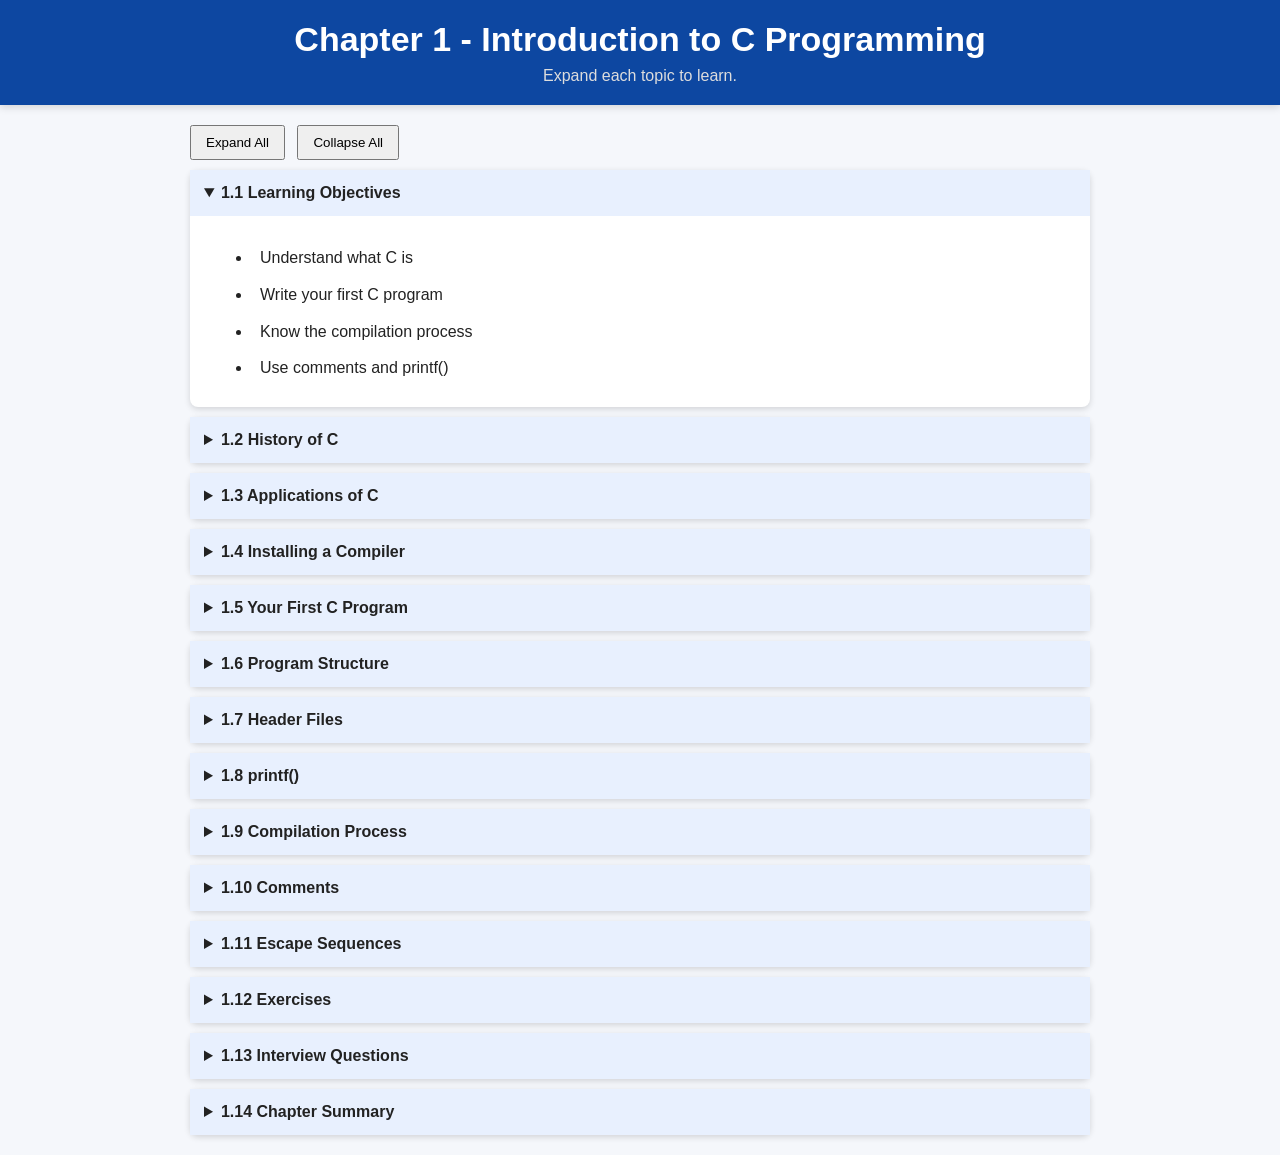
==== chapter1.html @ 5ea30061 "Add files via upload" ====
<!DOCTYPE html>
<html lang="en"><head><meta charset="UTF-8"><meta name="viewport" content="width=device-width,initial-scale=1">
<title>Chapter 1 - Introduction to C</title>
 <link rel="stylesheet" href="contentStyles.css" />
 <link rel="stylesheet" href="styles.css" />

</head>
<body>
<header><h1>Chapter 1 - Introduction to C Programming</h1>
<p>Expand each topic to learn.</p></header>
<main>
<div class="controls">
<button onclick="setAll(true)">Expand All</button>
<button onclick="setAll(false)">Collapse All</button>
</div>

<details open><summary>1.1 Learning Objectives</summary><div class="content">
<ul><li>Understand what C is</li><li>Write your first C program</li><li>Know the compilation process</li><li>Use comments and printf()</li></ul>
</div></details>

<details><summary>1.2 History of C</summary><div class="content">
<p>C was developed by Dennis Ritchie in 1972 at Bell Labs. It became one of the most influential programming languages and is still widely used in operating systems, embedded systems, and high-performance software.</p>
</div></details>

<details><summary>1.3 Applications of C</summary><div class="content">
<ul><li>Operating Systems</li><li>Embedded Systems</li><li>Device Drivers</li><li>IoT</li><li>Robotics</li><li>Game Engines</li></ul>
</div></details>

<details><summary>1.4 Installing a Compiler</summary><div class="content">
<p>Install GCC (MinGW) and Visual Studio Code on Windows. Verify installation:</p>
<pre>gcc --version</pre>
</div></details>

<details><summary>1.5 Your First C Program</summary><div class="content">
<pre>#include &lt;stdio.h&gt;

int main()
{
    printf("Hello World\n");
    return 0;
}</pre>
<p>This program prints <b>Hello World</b> and exits successfully.</p>
</div></details>

<details><summary>1.6 Program Structure</summary><div class="content">
<ul><li>#include</li><li>main()</li><li>Statements</li><li>return 0;</li></ul>
</div></details>

<details><summary>1.7 Header Files</summary><div class="content">
<p>Header files provide declarations for library functions. Example: stdio.h provides printf().</p>
</div></details>

<details><summary>1.8 printf()</summary><div class="content">
<p><code>printf()</code> displays output on the console.</p>
<pre>printf("Welcome\n");
printf("Learning C");</pre>
</div></details>

<details><summary>1.9 Compilation Process</summary><div class="content">
<p>Source Code → Preprocessor → Compiler → Assembler → Linker → Executable</p>
    <details><summary>1.9.1 Visual Flow</summary><div class="content">
            <!-- <div class="flow">

            <div class="box">Source Code</div>
            <div class="arrow">↓</div>

            <div class="box">hello.c</div>
            <div class="arrow">↓</div>

            <div class="box">Preprocessor</div>
            <div class="arrow">↓</div>

            <div class="box">hello.i</div>
            <div class="arrow">↓</div>

            <div class="box">Compiler</div>
            <div class="arrow">↓</div>

            <div class="box">hello.s</div>
            <div class="arrow">↓</div>

            <div class="box">Assembler</div>
            <div class="arrow">↓</div>

            <div class="box">hello.o</div>
            <div class="arrow">↓</div>

            <div class="box">Linker</div>
            <div class="arrow">↓</div>

            <div class="box">hello.exe</div>
            <div class="arrow">↓</div>

            <div class="box">Run</div>
            <div class="arrow">↓</div>

            <div class="box">Output</div>

        </div> -->

        <script>
            const info={
            c:`<h3>hello.c</h3><p>Source code written by the programmer.
                </p><pre>
                #include &lt;stdio.h&gt;
                #define PI 3.14

                int main()
                {
                    printf("Hello World\\n");
                    return 0;
                }</pre>
                <p>Nothing has been translated yet.<br>
                It is just text.</p>`,                

            i:`<h3>hello.i</h3><p>Generated by the <b>Preprocessor - Intermediate source file</b>.</p><br>
            <p>The Preprocessor runs before the compiler.<br>
                Its job is to process all lines beginning with #. (#include, #define, #ifdef, #ifndef, #if, #pragma</p>
            <ul>   
                <li>#include expanded</li>
                <li>#define replaced</li> 
                <li>Comments removed</li>
                </ul>
                <p> <b>Example 1:</b> #include &lt;stdio.h&gt; is replaced with the contents of stdio.h<br>
                    It literally copies the header file contents into your program.</p>
                <p> <b>Example 2:</b> #define PI 3.14 <br>
                    float area = PI * r * r; <br>
                    The preprocessor replaces PI with 3.14 before compilation.<br>
                    float area = 3.14 * r * r;<br>
                    The compiler never sees "PI", It only sees '3.14'.</p>
                <p> <b>Example 3:</b> // Print value <br>
                    printf("%d",x); <br>
                    After preprocessing, Comments disappear completely.</p>`,

            s:`<h3>hello.s</h3><p>Generated by the <b>Compiler</b> - Assembly language file.<br>
                Its job is to
            <ul>
                <li>Check syntax</li>
                <li>Check grammar</li>
                <li>Check types</li>
                <li>Optimize code</li>
                <li>Convert C into Assembly</li>
            </ul>
                </p>
                <p> <b>Example 1:</b><pre>
                    <b>int x=10;</b></pre>
                    <p>Depending on CPU architecture, Compiler converts it into something like</p>
                </p><pre>
                    MOV R1,#10
                    BL printf</pre>
                    </p>
                <p> <b>Example 2: Error condition</b><pre>
                    <b>printf("Hello")</b></pre>
                    <p>Compiler says<br>
                        error: expected ';'<br>
                        Compilation stops. No executable is produced.</p>`,

            o:`<h3>hello.o</h3><p>Object file generated by the <b>Assembler</b>. - machine code.</p> <br>
                <p>Assembler converts Assembly into machine code.<br>
                    It is not human readable. It is binary.<br>
                    It is not executable yet. It needs to be linked with libraries.</p>
                <p> <b>Example 1:</b><pre>
                    MOV R1,#10
                    ADD R1,R2
                    JMP LABEL</pre>
                    <p>Assembler converts Assembly into</p><pre>
                        1010110010011010
                        0001001100101010
                        ...</pre>
                        
                <ul> Object file contains
                    <li>✔ Machine Code</li>
                    <li>✔ Variable Information</li>
                    <li>✔ Function Information</li>
                    <li>✔ Symbol Table</li>
                    <li>❌ Not Executable Yet</li>
                    <ul>Why?<br>
                        Because it still doesn't know where library functions like
                        <li>printf()</li>
                        <li>scanf()</li>
                        <li>malloc()</li>
                        <li>free()</li>
                    are located in memory. It needs to be linked with libraries.</ul>
                </ul>`,
                

            e:`<h3>hello.exe</h3><p>Final executable created by the <b>Linker</b>.</p><br>
                <p>Linker combines object file with libraries to create an executable.<br>
                    It resolves all function calls and variable references.<br>
                    It produces a single executable file that can be run on the target machine.</p>

                <p> Suppose your program uses <b>printf();</b><br>
                    But where is printf?<br>
                    Not inside your code.<br>
                    It exists inside the C Standard Library.<br>
                    The linker searches<br><pre>
                        Standard Library
                            ↓
                        Find printf()
                            ↓
                        Copy Address
                            ↓
                        Connect</pre>
                    <p>Linker replaces printf with the actual address of printf in the C library.<br>
                        This process is called <b>Linking</b></p>
                <p> Suppose you have<br>
                    main.c, math.c, display.c<br>
                    Each one becomes,<br>
                    main.o, math.o, display.o<br>
                    The linker combines them into a single executable.<br>
                    It also links with libraries like stdio, math, etc.<br>
                    The final output is hello.exe which can be run on the target machine.</p>
                    <pre>
                        main.o + math.o + display.o + Libraries 
                                        ↓
                                    Program.exe
                                    </pre> .`
            };
            function openDesc(id,btn){
            document.querySelectorAll('.desc').forEach(d=>d.classList.remove('active'));
            document.querySelectorAll('.finger').forEach(f=>f.style.display='inline');
            let d=document.getElementById(id);
            d.innerHTML=info[id];
            d.classList.add('active');
            btn.parentElement.querySelector('.finger').style.display='none';
            }
            </script>

            <div class="stage">
            <div class="head">
            <div class="title">Source Code</div>
            <div class="filewrap">
            <span class="finger">👉</span>
            <button class="file" onclick="openDesc('c',this)">📄 hello.c</button>
            </div>
            </div>
            <div id="c" class="desc"></div>
            </div>
            <!-- <div class="connector">●<br>│<br>│</div> -->
            <div class="arrow">↓</div>

            <div class="stage">
            <div class="head">
            <div class="title">Preprocessor</div>
            <div class="filewrap">
            <span class="finger">👉</span>
            <button class="file" onclick="openDesc('i',this)">📄 hello.i</button>
            </div>
            </div>
            <div id="i" class="desc"></div>
            </div>
            <!-- <div class="connector">●<br>│<br>│</div> -->
            <div class="arrow">↓</div>

            <div class="stage">
            <div class="head">
            <div class="title">Compiler</div>
            <div class="filewrap">
            <span class="finger">👉</span>
            <button class="file" onclick="openDesc('s',this)">📄 hello.s</button>
            </div>
            </div>
            <div id="s" class="desc"></div>
            </div>
            <!-- <div class="connector">●<br>│<br>│</div> -->
            <div class="arrow">↓</div>

            <div class="stage">
            <div class="head">
            <div class="title">Assembler</div>
            <div class="filewrap">
            <span class="finger">👉</span>
            <button class="file" onclick="openDesc('o',this)">📄 hello.o</button>
            </div>
            </div>
            <div id="o" class="desc"></div>
            </div>
            <!-- <div class="connector">●<br>│<br>│</div> -->
            <div class="arrow">↓</div>

            <div class="stage">
            <div class="head">
            <div class="title">Linker</div>
            <div class="filewrap">
            <span class="finger">👉</span>
            <button class="file" onclick="openDesc('e',this)">📄 hello.exe</button>
            </div>
            </div>
            <div id="e" class="desc"></div>
            </div>
            </div>

    </div></details>
</div></details>

<details><summary>1.10 Comments</summary><div class="content">
<pre>// Single line

/* Multi-line
   Comment */</pre>
</div></details>

<details><summary>1.11 Escape Sequences</summary><div class="content">
<ul><li>\n - New Line</li><li>\t - Tab</li><li>\\ - Backslash</li><li>\" - Double Quote</li></ul>
</div></details>

<details><summary>1.12 Exercises</summary><div class="content">
<ul><li>Print your name.</li><li>Print your address.</li><li>Create a 5x5 star pattern.</li></ul>
</div></details>

<details><summary>1.13 Interview Questions</summary><div class="content">
<ul><li>Who developed C?</li><li>What is main()?</li><li>Why use stdio.h?</li><li>What is printf()?</li></ul>
</div></details>

<details><summary>1.14 Chapter Summary</summary><div class="content">
<p>You learned the basics of C, program structure, compiler flow, comments, and output statements.</p>
</div></details>

</main>
<script>
function setAll(open){document.querySelectorAll('details').forEach(d=>d.open=open);}
</script>
</body></html>
---- contentStyles.css ----
body{font-family:Arial,sans-serif;background:#f4f6f9;margin:0}
header{background:#0d47a1;color:#fff;padding:20px;text-align:center}
main{max-width:900px;margin:20px auto}
.controls{margin:10px 0}
button{padding:8px 14px;margin-right:8px}
details{background:#fff;margin:10px 0;border-radius:8px;box-shadow:0 2px 6px rgba(0,0,0,.15)}
summary{padding:14px;font-weight:bold;cursor:pointer;background:#e8f0fe}
.content{padding:16px;line-height:1.6}
.content ul{
    margin-top:12px;
    margin-left:28px;   /* Tab space */
    padding-left:18px;
    line-height:1.8;
}

.content li{
    padding-left:8px;   /* Space between bullet and text */
    margin-bottom:8px;
}
pre{background:#272822;color:#f8f8f2;padding:10px;border-radius:6px;overflow:auto}
.flow{
    display:flex;
    flex-direction:column;
    align-items:center;
    margin:25px 0;
}

.box{
    width:240px;
    background:#0d47a1;
    color:white;
    padding:12px;
    margin:4px 0;
    border-radius:8px;
    text-align:center;
    font-weight:bold;
    box-shadow:0 3px 8px rgba(0,0,0,.2);
}

.arrow{
    font-size:28px;
    color:#0d47a1;
    font-weight:bold;
    margin:2px 0;
    text-align:center;
}

/* .file-chip{
    display:flex;
    align-items:center;
    gap:8px;
}

.pointer{
    font-size:24px;
    animation:pointing 1s infinite;
    user-select:none;
}

.file-btn{
    background:#1565d8;
    color:#fff;
    border:none;
    border-radius:18px;
    padding:8px 18px;
    font-weight:600;
    cursor:pointer;
    transition:all .25s ease;
}

.file-btn:hover{
    background:#0d47a1;
    transform:scale(1.06);
    box-shadow:0 6px 16px rgba(0,0,0,.25);
}

@keyframes pointing{

0%,100%{
    transform:translateX(0px);
}

50%{
    transform:translateX(8px);
}

} */

.wrapper{max-width:900px;margin:auto}
.stage{margin:22px 0}
.head{display:flex;align-items:center;justify-content:flex-start;gap:18px;background:#fff;padding:16px 22px;border-radius:12px;box-shadow:0 3px 10px rgba(0,0,0,.12)}
.title{font-size:22px;font-weight:700;min-width:220px;align-items:center}
.filewrap{display:flex;align-items:center;gap:8px}
.finger{font-size:26px;animation:point 1s infinite}
.file{background:#1967d2;color:#fff;border:none;padding:9px 18px;border-radius:20px;font-weight:700;cursor:pointer;transition:.25s}
.file:hover{transform:scale(1.06);box-shadow:0 6px 16px rgba(0,0,0,.2)}
.desc{display:none;background:#fff;border-left:5px solid #1967d2;margin:8px 0 0 35px;padding:18px;border-radius:8px;box-shadow:0 3px 10px rgba(0,0,0,.1)}
.desc.active{display:block}
.desc ul{
    margin-top:12px;
    margin-left:28px;   /* Tab space */
    padding-left:18px;
    line-height:1.8;
}

.desc li{
    padding-left:8px;   /* Space between bullet and text */
    margin-bottom:8px;
}
.connector{display:flex;justify-content:center;color:#888;font-size:26px;line-height:1.1;margin:6px 0}
pre{background:#272822;color:#f8f8f2;padding:12px;border-radius:6px;overflow:auto}
@keyframes point{0%,100%{transform:translateX(0)}50%{transform:translateX(8px)}}
---- styles.css ----
*{
    margin:0;
    padding:0;
    box-sizing:border-box;
    font-family:Segoe UI, Arial, sans-serif;
}

body{
    background:#f5f7fb;
}

header{
    background:#0d47a1;
    color:white;
    padding:20px;
    text-align:center;
    box-shadow:0 2px 8px rgba(0,0,0,.2);
}

header h1{
    font-size:34px;
}

header p{
    margin-top:8px;
    color:#ddd;
}

.container{
    width:90%;
    margin:30px auto;
}

.grid{
    display:grid;
    grid-template-columns:repeat(auto-fit,minmax(300px,1fr));
    gap:20px;
}

.card{

    background:white;
    border-radius:12px;
    padding:20px;
    box-shadow:0 5px 15px rgba(0,0,0,.12);
    transition:.3s;
}

.card:hover{
    transform:translateY(-6px);
    box-shadow:0 10px 20px rgba(0,0,0,.2);
}

.chapter{
    font-size:24px;
    color:#0d47a1;
    font-weight:bold;
}

.title{
    margin-top:10px;
    font-size:20px;
}

.desc{
    margin-top:10px;
    color:#666;
    line-height:1.5;
    min-height:60px;
}

.button{
    display:inline-block;
    margin-top:20px;
    padding:10px 18px;
    background:#0d47a1;
    color:white;
    text-decoration:none;
    border-radius:6px;
}

.button:hover{
    background:#1565c0;
}

footer{
    text-align:center;
    padding:25px;
    color:#777;
    margin-top:40px;
}
:root{
    --bg:#f5f7fb;
    --card:#ffffff;
    --header:#0d47a1;
    --text:#222;
    --subtext:#666;
    --button:#0d47a1;
    --button-hover:#1565c0;
    --shadow:rgba(0,0,0,.15);
}

body.dark{
    --bg:#121212;
    --card:#1e1e1e;
    --header:#1b1b1b;
    --text:#ffffff;
    --subtext:#bdbdbd;
    --button:#4f8cff;
    --button-hover:#6ba3ff;
    --shadow:rgba(255,255,255,.08);
}

*{
    margin:0;
    padding:0;
    box-sizing:border-box;
    font-family:Segoe UI, Arial, sans-serif;
}

body{
    background:var(--bg);
    color:var(--text);
    transition:.4s;
}

header{
    background:var(--header);
    color:white;
    padding:20px;
    box-shadow:0 2px 8px var(--shadow);
}

.container{
    width:90%;
    margin:30px auto;
}

.grid{
    display:grid;
    grid-template-columns:repeat(auto-fit,minmax(300px,1fr));
    gap:20px;
}

.card{
    background:var(--card);
    border-radius:12px;
    padding:20px;
    box-shadow:0 5px 15px var(--shadow);
    transition:.3s;
}

.card:hover{
    transform:translateY(-6px);
}

.chapter{
    color:var(--button);
    font-size:24px;
    font-weight:bold;
}

.title{
    margin-top:10px;
    font-size:20px;
}

.desc{
    margin-top:10px;
    color:var(--subtext);
}

.button{
    display:inline-block;
    margin-top:20px;
    background:var(--button);
    color:white;
    text-decoration:none;
    padding:10px 18px;
    border-radius:6px;
}

.button:hover{
    background:var(--button-hover);
}

footer{
    color:var(--subtext);
    text-align:center;
    margin:40px;
}

/* Theme Switch */

.theme-container{
    position:absolute;
    right:30px;
    top:25px;
    display:flex;
    align-items:center;
    gap:10px;
    color:white;
}

.switch{
    position:relative;
    width:60px;
    height:30px;
}

.switch input{
    display:none;
}

.slider{
    position:absolute;
    inset:0;
    background:#ccc;
    border-radius:30px;
    cursor:pointer;
    transition:.3s;
}

.slider:before{
    content:"";
    position:absolute;
    width:24px;
    height:24px;
    left:3px;
    top:3px;
    background:white;
    border-radius:50%;
    transition:.3s;
}

input:checked + .slider{
    background:#4f8cff;
}

input:checked + .slider:before{
    transform:translateX(30px);
}
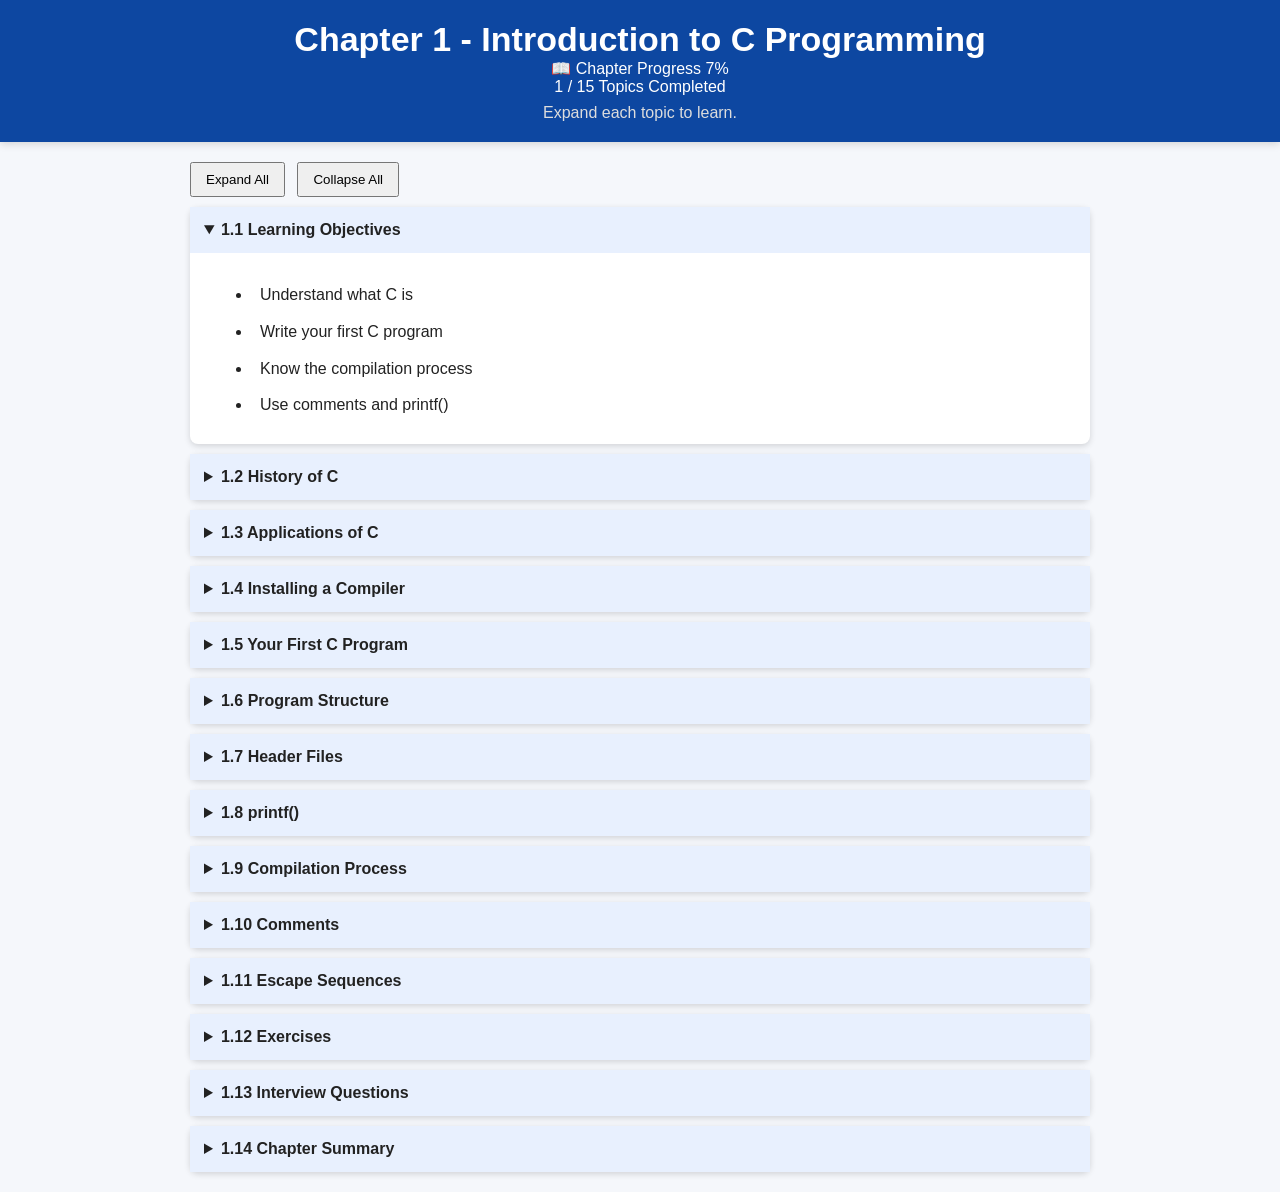
==== commit d8219499: "Add files via upload" ====
--- a/chapter1.html
+++ b/chapter1.html
@@ -1,5 +1,8 @@
 <!DOCTYPE html>
-<html lang="en"><head><meta charset="UTF-8"><meta name="viewport" content="width=device-width,initial-scale=1">
+<html lang="en">
+<head>
+<meta charset="UTF-8">
+<meta name="viewport" content="width=device-width,initial-scale=1">
 <title>Chapter 1 - Introduction to C</title>
  <link rel="stylesheet" href="contentStyles.css" />
  <link rel="stylesheet" href="styles.css" />
@@ -7,6 +10,24 @@
 </head>
 <body>
 <header><h1>Chapter 1 - Introduction to C Programming</h1>
+    <!-- Chapter Progress -->
+<div class="progress-card">
+
+    <div class="progress-header">
+        <span class="progress-title">📖 Chapter Progress</span>
+        <span id="progressText">0%</span>
+    </div>
+
+    <div class="progress-bar">
+        <div class="progress-fill" id="progressFill"></div>
+    </div>
+
+    <div class="progress-info">
+        <span id="completedTopics">0</span> /
+        <span id="totalTopics">0</span> Topics Completed
+    </div>
+
+</div>
 <p>Expand each topic to learn.</p></header>
 <main>
 <div class="controls">
@@ -115,21 +136,25 @@
 
             i:`<h3>hello.i</h3><p>Generated by the <b>Preprocessor - Intermediate source file</b>.</p><br>
             <p>The Preprocessor runs before the compiler.<br>
-                Its job is to process all lines beginning with #. (#include, #define, #ifdef, #ifndef, #if, #pragma</p>
+                Its job is to process all lines beginning with #. <b>(#include, #define, #ifdef, #ifndef, #if, #pragma)</b></p>
             <ul>   
                 <li>#include expanded</li>
                 <li>#define replaced</li> 
                 <li>Comments removed</li>
                 </ul>
-                <p> <b>Example 1:</b> #include &lt;stdio.h&gt; is replaced with the contents of stdio.h<br>
+                <p> <b>Example 1:</b> <pre>
+                    #include &lt;stdio.h&gt;</pre> is replaced with the contents of stdio.h<br>
                     It literally copies the header file contents into your program.</p>
-                <p> <b>Example 2:</b> #define PI 3.14 <br>
-                    float area = PI * r * r; <br>
+                    <br>
+                <p> <b>Example 2:</b> <pre>
+                    #define PI 3.14 
+                    float area = PI * r * r; <br></pre>
                     The preprocessor replaces PI with 3.14 before compilation.<br>
                     float area = 3.14 * r * r;<br>
                     The compiler never sees "PI", It only sees '3.14'.</p>
-                <p> <b>Example 3:</b> // Print value <br>
-                    printf("%d",x); <br>
+                <p> <b>Example 3:</b> <pre>
+                    // Print value 
+                    printf("%d",x); <br></pre>
                     After preprocessing, Comments disappear completely.</p>`,
 
             s:`<h3>hello.s</h3><p>Generated by the <b>Compiler</b> - Assembly language file.<br>
@@ -143,12 +168,12 @@
             </ul>
                 </p>
                 <p> <b>Example 1:</b><pre>
-                    <b>int x=10;</b></pre>
+                    int x=10;</pre>
                     <p>Depending on CPU architecture, Compiler converts it into something like</p>
-                </p><pre>
+                </p><br><pre>
                     MOV R1,#10
                     BL printf</pre>
-                    </p>
+                    </p><br>
                 <p> <b>Example 2: Error condition</b><pre>
                     <b>printf("Hello")</b></pre>
                     <p>Compiler says<br>
@@ -157,8 +182,10 @@
 
             o:`<h3>hello.o</h3><p>Object file generated by the <b>Assembler</b>. - machine code.</p> <br>
                 <p>Assembler converts Assembly into machine code.<br>
-                    It is not human readable. It is binary.<br>
-                    It is not executable yet. It needs to be linked with libraries.</p>
+                    <ul>
+                        <li>It is not human readable. It is binary.</li>
+                        <li>It is not executable yet. It needs to be linked with libraries.</li>
+                    </ul><br>
                 <p> <b>Example 1:</b><pre>
                     MOV R1,#10
                     ADD R1,R2
@@ -186,14 +213,15 @@
 
             e:`<h3>hello.exe</h3><p>Final executable created by the <b>Linker</b>.</p><br>
                 <p>Linker combines object file with libraries to create an executable.<br>
-                    It resolves all function calls and variable references.<br>
-                    It produces a single executable file that can be run on the target machine.</p>
-
-                <p> Suppose your program uses <b>printf();</b><br>
-                    But where is printf?<br>
-                    Not inside your code.<br>
-                    It exists inside the C Standard Library.<br>
-                    The linker searches<br><pre>
+                    <ul>
+                        <li>It resolves all function calls and variable references.</li>
+                        <li>It produces a single executable file that can be run on the target machine.</li>
+                    </ul>
+</p>
+
+                <p> Suppose your program uses <b>printf();</b> But where is printf?<br>
+                    Not inside your code. It exists inside the C Standard Library.<br>
+                    <br>The linker searches<br><pre>
                         Standard Library
                             ↓
                         Find printf()
@@ -201,20 +229,19 @@
                         Copy Address
                             ↓
                         Connect</pre>
-                    <p>Linker replaces printf with the actual address of printf in the C library.<br>
+                    <br><p>Linker replaces printf with the actual address of printf in the C library.<br>
                         This process is called <b>Linking</b></p>
-                <p> Suppose you have<br>
-                    main.c, math.c, display.c<br>
-                    Each one becomes,<br>
-                    main.o, math.o, display.o<br>
-                    The linker combines them into a single executable.<br>
+                <br><p> Suppose you have<br>
+                    <b>main.c, math.c, display.c</b><br>
+                    <br>Each one becomes,<br>
+                    <b>main.o, math.o, display.o</b><br>
+                    <br>The linker combines them into a single executable.<br>
                     It also links with libraries like stdio, math, etc.<br>
                     The final output is hello.exe which can be run on the target machine.</p>
                     <pre>
                         main.o + math.o + display.o + Libraries 
                                         ↓
-                                    Program.exe
-                                    </pre> .`
+                                    Program.exe</pre> .`
             };
             function openDesc(id,btn){
             document.querySelectorAll('.desc').forEach(d=>d.classList.remove('active'));
@@ -320,4 +347,44 @@
 <script>
 function setAll(open){document.querySelectorAll('details').forEach(d=>d.open=open);}
 </script>
+
+<script>
+
+function updateProgress(){
+
+    const sections=document.querySelectorAll("details");
+
+    const total=sections.length;
+
+    let completed=0;
+
+    sections.forEach(section=>{
+
+        if(section.open)
+            completed++;
+
+    });
+
+    const percent=Math.round((completed/total)*100);
+
+    document.getElementById("progressFill").style.width=percent+"%";
+
+    document.getElementById("progressText").innerHTML=percent+"%";
+
+    document.getElementById("completedTopics").innerHTML=completed;
+
+    document.getElementById("totalTopics").innerHTML=total;
+
+}
+
+document.querySelectorAll("details").forEach(section=>{
+
+    section.addEventListener("toggle",updateProgress);
+
+});
+
+updateProgress();
+
+</script>
+
 </body></html>
